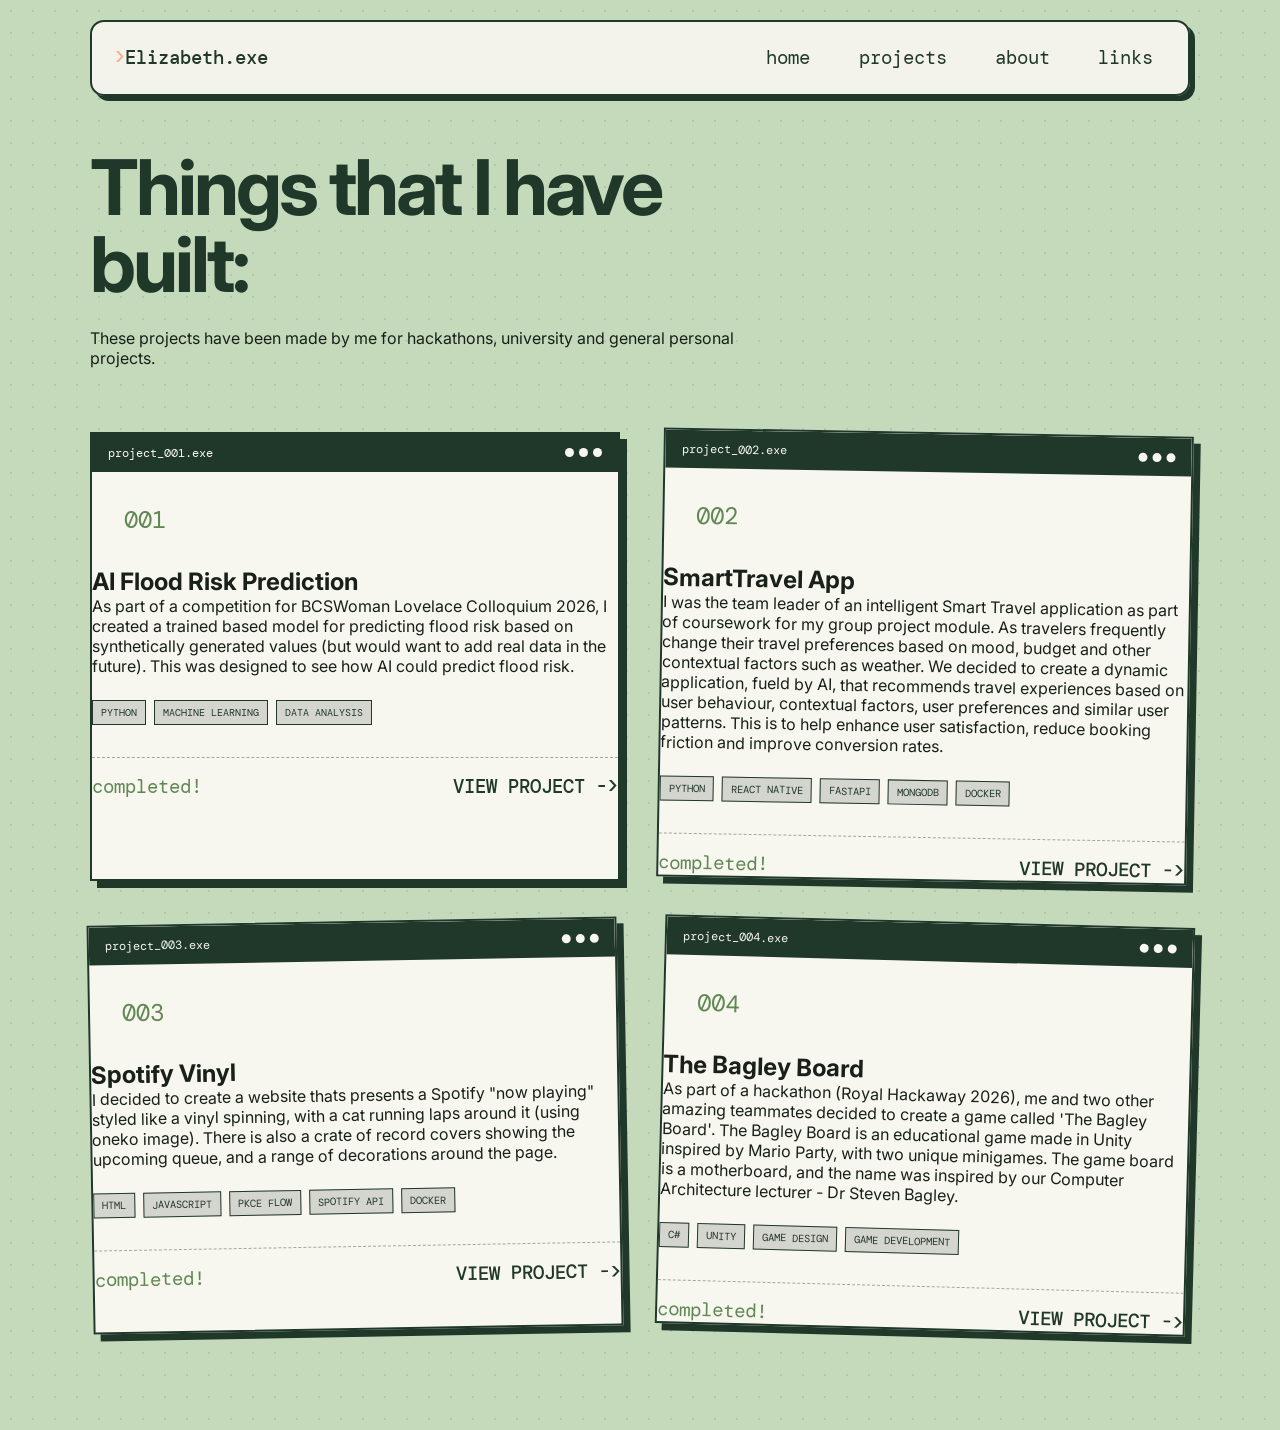
==== projects.html @ 1d8b9ea0 "complete projects page" ====
<!DOCTYPE html>
<html lang="en">
    <head>
        <title>Elizabeth - projects</title>
        <meta charset="UTF-8">
        <meta name="viewport" content="width=device-width, initial-scale=1.0">
        <link rel="stylesheet" href="https://cdnjs.cloudflare.com/ajax/libs/font-awesome/4.7.0/css/font-awesome.min.css">
        <link rel="stylesheet" href="style.css">
    </head>

<body>
    <header>
        <a href="#" class="logo">Elizabeth.exe</a>

        <nav> 
            <a href="website.html">home</a>
            <a href="projects.html"> projects</a>
            <a href="#"> about</a>
            <a href="#">links</a>
        </nav>
       

    </header>

    <main class="projects-page">
        <section class="projects">
            <div class="projects-heading">
                <h1>
                    Things that I have built:
                </h1>

                <p class="intro">
                    These projects have been made by me for hackathons, university and general personal projects.
                </p>
            </div>

            <div class="project-grid">
                <article class="project-card">
                    <div class="window-bar">
                        <span>
                            project_001.exe
                        </span>
                        <div class="window-button">
                            <i></i>
                            <i></i>
                            <i></i>
                        </div>
                    </div>


                    <div class="project-content">
                        <span class="project-num"> 001 </span>
                    </div>
                    <h2> AI Flood Risk Prediction</h2>
                    <p> As part of a competition for BCSWoman Lovelace Colloquium 2026, I created a trained based model for predicting flood risk based on synthetically generated values (but would  want to add real data in the future). This was designed to see how AI could predict flood risk. 
                    </p>

                    <div class="project-tags">
                        <span>PYTHON</span>
                        <span> MACHINE LEARNING</span>
                        <span> DATA ANALYSIS</span>
                    </div>

                    <div class="project-footer">
                        <span class="status"> completed!</span>
                        <a href="https://github.com/elizabethhickmott/AI-Flood-Risk-Prediction" class="project-link"> VIEW PROJECT -></a>
                    </div>
                </article>


                <article class="project-card">
                    <div class="window-bar">
                        <span>
                            project_002.exe
                        </span>
                        <div class="window-button">
                            <i></i>
                            <i></i>
                            <i></i>
                        </div>
                    </div>


                    <div class="project-content">
                        <span class="project-num"> 002 </span>
                    </div>
                    <h2> SmartTravel App</h2>
                    <p> I was the team leader of an intelligent Smart Travel application as part of coursework for my group project module. As travelers frequently change their travel preferences based on mood, budget and other contextual factors such as weather. We decided to create a dynamic application, fueld by AI, that recommends travel experiences based on user behaviour, contextual factors, user preferences and similar user patterns. This is to help enhance user satisfaction, reduce booking friction and improve conversion rates.
                    </p>

                    <div class="project-tags">
                        <span>PYTHON</span>
                        <span>REACT NATIVE</span>
                        <span>FASTAPI</span>
                        <span>MONGODB</span>
                        <span>DOCKER</span>
                    </div>

                    <div class="project-footer">
                        <span class="status"> completed!</span>
                        <a href="https://github.com/elizabethhickmott/SmartTravel-App" class="project-link"> VIEW PROJECT -></a>
                    </div>
                </article>

                <article class="project-card">
                    <div class="window-bar">
                        <span>
                            project_003.exe
                        </span>
                        <div class="window-button">
                            <i></i>
                            <i></i>
                            <i></i>
                        </div>
                    </div>


                    <div class="project-content">
                        <span class="project-num"> 003 </span>
                    </div>
                    <h2>Spotify Vinyl</h2>
                    <p> I decided to create a website thats presents a Spotify "now playing" styled like a vinyl spinning, with a cat running laps around it (using oneko image). There is also a crate of record covers showing the upcoming queue, and a range of decorations around the page.
                    </p>

                    <div class="project-tags">
                        <span>HTML</span>
                        <span>JAVASCRIPT</span>
                        <span>PKCE FLOW</span>
                        <span>SPOTIFY API</span>
                        <span>DOCKER</span>
                    </div>

                    <div class="project-footer">
                        <span class="status"> completed!</span>
                        <a href="https://github.com/elizabethhickmott/spotifyVinyl" class="project-link"> VIEW PROJECT -></a>
                    </div>
                </article>


                <article class="project-card">
                    <div class="window-bar">
                        <span>
                            project_004.exe
                        </span>
                        <div class="window-button">
                            <i></i>
                            <i></i>
                            <i></i>
                        </div>
                    </div>


                    <div class="project-content">
                        <span class="project-num"> 004 </span>
                    </div>
                    <h2>The Bagley Board</h2>
                    <p> As part of a hackathon (Royal Hackaway 2026), me and two other amazing teammates decided to create a game called 'The Bagley Board'. The Bagley Board is an educational game made in Unity inspired by Mario Party, with two unique minigames. The game board is a motherboard, and the name was inspired by our Computer Architecture lecturer - Dr Steven Bagley.
                    </p>

                    <div class="project-tags">
                        <span>C#</span>
                        <span>UNITY</span>
                        <span>GAME DESIGN</span>
                        <span>GAME DEVELOPMENT</span>
                    </div>

                    <div class="project-footer">
                        <span class="status"> completed!</span>
                        <a href="https://github.com/elizabethhickmott/spotifyVinyl" class="project-link"> VIEW PROJECT -></a>
                    </div>
                </article>
                    

            </div>


        </section>


    </main>
</body>

</html>
---- style.css ----
@import url('https://fonts.googleapis.com/css2?family=DM+Mono:wght@400;500&family=Inter:wght@400;500;600;700&family=Patrick+Hand&display=swap');

:root {
    --background: #c4dabb;
    --paper: #f7f6ef;
    --forest: #20382a;
    --text: #182019;
    --text-line: #667168;
    --accent: rgb(96, 136, 83);
    --accent-light: #f0b08f;
    --line: #9eaa9f;
    --shadow: rgba(24, 32, 25, 0.15);
}


*{
    margin: 0;
    padding: 0;
    box-sizing: border-box;
    
}

html {
    scroll-behavior: smooth;
}


body {
    min-height: 100vh;
    overflow-x: hidden;
    background: var(--background);
    color: var(--text);
    font-family: 'Inter', sans-serif;

    background-image: radial-gradient(rgba(32,56,42,0.12) 1px, transparent 1px);

    background-size: 22px 22px;
}

a {
    text-decoration: none;
    color: inherit;
}

header {
    position: fixed;
    top: 20px;
    left: 50%;
    transform: translateX(-50%);
    width: min(1100px, 90%);
    padding: 1rem 1.4rem;
    background: rgba(247, 246, 239, 0.92);
    border: 2px solid var(--forest);
    border-radius: 14px;
    box-shadow: 5px 5px 0 var(--forest);
    display:flex;
    justify-content: space-between;
    align-items: center;
    z-index:100;
}

.logo{
    font-family: 'DM Mono', monospace;
    font-size: 1.2rem;
    font-weight: 500;
    color: var(--forest);  
    transition: 0.5s;
}

.logo:before {
    content: '>';
    color: var(--accent-light);
}

.logo:hover{
    transform: scale(1.1);
}

nav {
    display: flex;
    align-items: center;
    gap: 1.5rem;
}

nav a {
    font-family: 'DM Mono', monospace;
    font-size: 1.2rem;
    color: var(--forest);
    padding: 0.4rem 0.7rem;
    border: 1px solid transparent;
    transition: 0.2s ease;
}

nav a:hover, nav a.active{
    background: var(--accent-light);
    border: 1px solid var(--forest);

    transform: rotate(-2 deg);
}


.home {
   position: relative;
    width: min(1100px, 90%);
    min-height: 100vh;
    margin: 0 auto;
    padding-top: 160px;
    padding-bottom: 100px;
    display: grid;
    grid-template-columns: 0.8fr 1.2fr;
    gap: 5rem;
    align-items: center;
  }
  
.home-img  {
    position: relative;
    display: flex;
    justify-content: center;
    align-items: center;
}

.home-img::before{
    content: "";
    position: absolute;
    width: 90px;
    height: 25px;
    background: rgba(239, 196, 142, 0.8);
    top: -15px;
    left: 50%;
    transform: translateX(-50%) rotate(-4deg);
    z-index: 2;


}


.home-img img {
    width: 330px;
    height: 380px;
    object-fit: cover;
    border: 8px solid var(--paper);
    box-shadow: 8px 8px 0 var(--forest), 0 12px 30px var(--shadow);
    transform: rotate(-3deg);
    transition: 0.3s ease;
}

.home-img img:hover {
    transform: rotate(1deg) scale(1.03);
}

.home-img:after {
    content: "^ This is me, designed using picrew! :)";
    position: absolute;
    bottom: -45px;
    right: 5px;
    font-family: "Patrick Hand", cursive;
    font-size: 1.4rem;
    color: var(--forest);
    transform: rotate(-5deg);

}

.home-content {
    position:relative;
}

.home-content:before {
    content:"// Computer Science Student at the University of Nottingham!";
    display: block;
    margin-bottom: 0.8rem;
    font-family: 'DM Mono', monospace;
    font-size: 0.8rem;
    color: var(--accent);
}

.home-content h1{
    font-size: clamp(3rem, 6vw, 5.5rem);
    line-height: 0.95;
    letter-spacing: -3px;
    margin-bottom: 1.5rem;
    color: var(--forest);
}

.home-content h1 span{
    color: var(--accent);
}

.social-icons {
    display: flex;
    gap: 1rem;
    margin-top: 2rem;
    flex-wrap: wrap;
}

.social-icons .link a {
    background: var(--forest);
    color: white;
    padding: 0.8rem 1rem;
    border: 2px solid var(--forest);
    display: flex;
    flex-direction: row;
    align-items: center;
    gap: 0.6rem;
    transition: 0.2s ease;
    font-family: 'DM Mono', monospace;
    font-size: 0.8rem;

}

.social-icons .link a:hover {
    background: var(--accent);
    transform: translateY(-4px) rotate(-2deg);
    box-shadow: 4px 4px 0 var(--forest);
}


.social-icons i {
    font-size: 20px !important;
}


.info-box {
   position: relative;
   background: var(--paper);
   border: 2px solid var(--forest);
   padding: 2rem;
   margin: 2rem 0;
   box-shadow: 7px 7px 0 var(--forest);
   transform: rotate(1deg);
}

.info-box:before{
    content: "about_me.txt";
    display: block;
    margin: -2rem -2rem 2rem -2rem;
    padding: 0.5rem 1rem;
    background: var(--forest);
    color: var(--paper);
    font-family: 'DM Mono', monospace;
    font-size: 0.75rem;
}

.info-box:after{
    content: "x";
    position: absolute;
    top: 5px;
    right: 10px;
    color: var(--paper);
    font-family: 'DM Mono', monospace;
}
  
.info-box h3 {
    font-family: 'DM Mono', monospace;
    font-size: 1.5rem;
    margin-bottom: 1rem;
    color: var(--accent);
}

.info-box p {
    font-size: 1rem;
    line-height: 1.7;
    color: var(--text);
}

.home-content h4{
    margin-top: 3rem;
    margin-bottom: 1.5rem;
    font-size: 1rem;
    font-family: 'DM Mono', monospace;
    color: var(--forest);
}

.home-content > p {
    margin-bottom: 1rem;
    padding: 1rem 1.2rem;
    background: rgba(247, 246, 239, 0.7);
    border-left: 4px solid var(--accent);
    font-size: 0.95rem;
    line-height: 1.7;
}


.home-content:after {
    content: "thank you for looking at my wesbite! :)";
    position: absolute;
    right: -30px;
    top: -40px;
    padding: 0.5rem 0.8rem;
    background: var(--accent-light);
    border: 1px solid var(--forest);
    font-family: 'DM Mono', monospace;
    font-size: 0.7rem;
    transform: rotate(4deg);
    box-shadow: 3px 3px 0 var(--forest);
}


.projects-page {
    min-height: 100vh;
    padding-top: 150px;
    padding-bottom: 100px;
}


.projects {
    width: min(1100px,  90%);
    margin: 0 auto;
}

.projects-heading {
    max-width: 700px;
    margin-bottom: 4rem;
}

.projects-heading h1 {
    font-size: clamp(3rem, 6vw, 5rem);
    line-height: 1;
    letter-spacing: -3px;
    color: var(--forest);
    margin-bottom: 1.5rem;
}

.projects-heading h1 span {
    color: var(--accent);
}

.projects-intro {
    max-width: 600px;
    font-size: 1rem;
    line-height: 1.7;
    color: var(--text-line);
}

.project-grid {
    display: grid;
    grid-template-columns: repeat(2, minmax(0, 1fr));
    gap: 2.5rem;
}

.project-card {
    position: relative;
    background: var(--paper);
    border: 2px solid var(--forest);
    box-shadow: 7px 7px 0 var(--forest);
    transition: transform 0.25s ease, box-shadow 0.25s ease;
    overflow: hidden;
}


.project-card:nth-child(2) {
    transform: rotate(1deg);
}

.project-card:nth-child(3) {
    transform: rotate(-1deg);
}

.project-card:nth-child(4) {
    transform: rotate(1.5deg);
}

.project-card:hover{
    transform: translate(-4px, -6px) rotate(0deg);
    box-shadow: 12px 12px 0 var(--accent);
}

.window-bar {
    display: flex;
    justify-content: space-between;
    align-items: center;
    padding: 0.7rem 1rem;
    background: var(--forest);
    color: var(--paper);
    font-family: 'DM Mono', monospace;
    font-size: 0.75rem;
}

.window-button{
    display: flex;
    gap: 5px;
}

.window-button i {
    display: block;
    width: 9px;
    height: 9px;
    border-radius: 50%;
    background: var(--paper);
}

.project-card:hover .window-button i:nth-child(1) {
    background: var(--accent);
}

.project-card:hover .window-button i:nth-child(2) {
    background: var(--accent-light);
}

.project-content {
    position: relative;
    padding: 2rem;
}

.project-num {
    font-family: 'DM Mono', monospace;
    font-size: 1.5rem;
    color: var(--accent);
}

.project-content h2 {
    margin-top: 0.5rem;
    margin-bottom: 1rem;
    font-size: 2rem;
    color: var(--forest);
}


.project-content p {
    color: var(--text);
    line-height: 1.7;
    font-size: 0.9rem;
    min-height: 100px;
}

.project-tags {
    display: flex;
    flex-wrap: wrap;
    gap: 0.5rem;
    margin-top: 1.5rem;
}

.project-tags span {
    padding: 0.3rem 0.5rem;
    border: 1px solid var(--forest);
    color: var(--forest);
    font-family: 'DM Mono', monospace;
    font-size: 0.65rem;
    background: var(--shadow);
    transition: 0.2s ease;
}

.project-card:hover .project-tags span {
    background: var(--accent-light);
    transform: translate(-2px);
}


.project-footer {
    display: flex;
    justify-content: space-between;
    align-items: center;
    gap: 1rem;
    margin-top: 2rem;
    padding-top: 1rem;
    border-top: 1px dashed var(--line);
}

.status {
    font-family: 'DM Mono', monospace;
    font-size: 1.2rem;
    color: var(--accent);
}

.project-link {
    font-family: 'DM Mono', monospace;
    font-size: 1.2rem;
    color: var(--forest);
    font-weight: 500;
    transition: 0.2s ease;
}


.project-link:hover {
    color: var(--accent);
    transform: translate(5px);
}

@media (max-width: 800px) {

    .projects-page {
        padding-top: 120px;
    }

    .project-grid {
        grid-template-columns: 1fr;
        gap: 2rem;
    }

    .project-card:nth-child(n) {
        transform: rotate(0deg);
    }

    .project-card:hover {
        transform: translateY(-5px);
    }

    .projects-heading h1 {
        font-size: 3.5rem;
    }

}
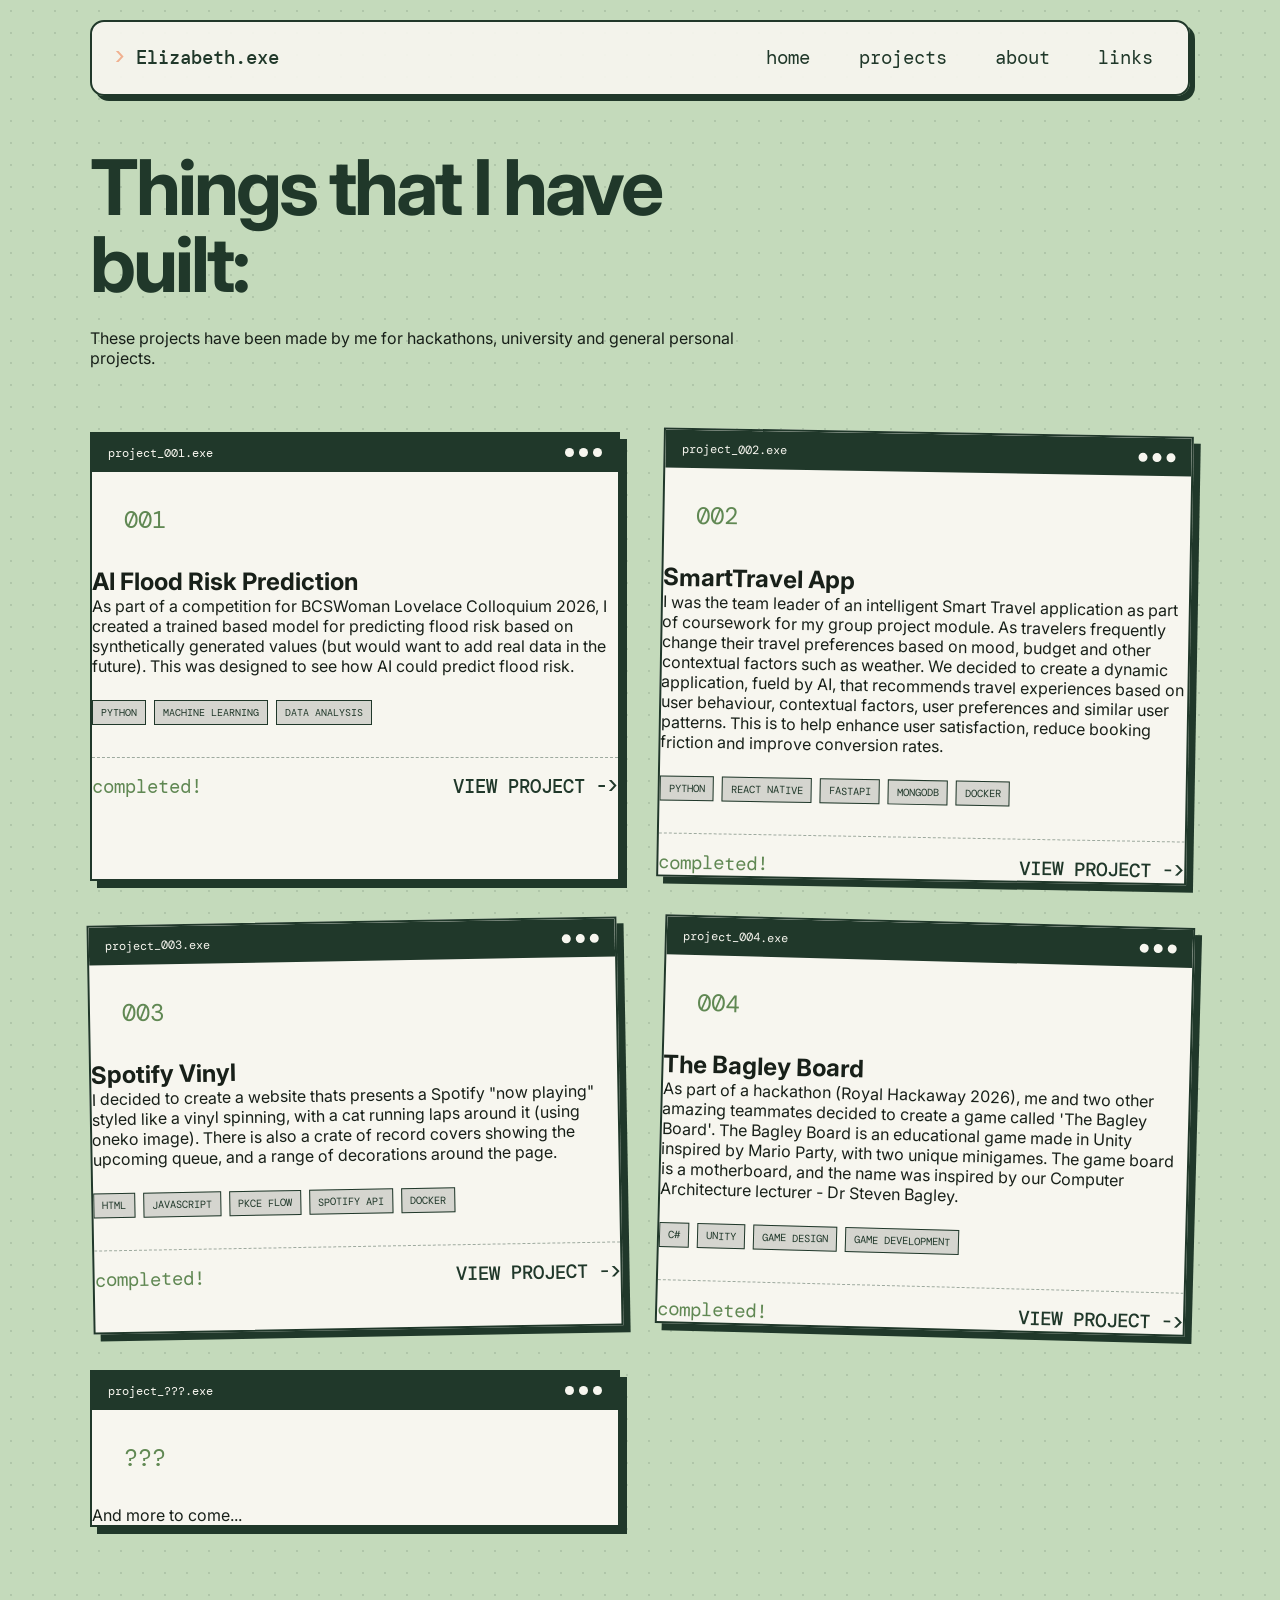
==== commit 7aeb338a: "finish about page header" ====
--- a/projects.html
+++ b/projects.html
@@ -10,12 +10,12 @@
 
 <body>
     <header>
-        <a href="#" class="logo">Elizabeth.exe</a>
+        <a href="website.html" class="logo"> Elizabeth.exe</a>
 
         <nav> 
             <a href="website.html">home</a>
             <a href="projects.html"> projects</a>
-            <a href="#"> about</a>
+            <a href="about.html"> about</a>
             <a href="#">links</a>
         </nav>
        
@@ -169,6 +169,28 @@
                         <a href="https://github.com/elizabethhickmott/spotifyVinyl" class="project-link"> VIEW PROJECT -></a>
                     </div>
                 </article>
+
+
+                <article class="project-card">
+                    <div class="window-bar">
+                        <span>
+                            project_???.exe
+                        </span>
+                        <div class="window-button">
+                            <i></i>
+                            <i></i>
+                            <i></i>
+                        </div>
+                    </div>
+
+
+                    <div class="project-content">
+                        <span class="project-num"> ??? </span>
+                    </div>
+                    <p> And more to come...
+
+                    
+                </article>
                     
 
             </div>
--- a/style.css
+++ b/style.css
@@ -499,3 +499,29 @@
     }
 
 }
+
+
+.about-page {
+    width: min(1100px, 90%);
+    margin: 0 auto;
+    padding-top: 150px;
+    padding-bottom: 120px;
+}
+
+.about-heading {
+    max-width: 700px;
+    margin-bottom: 4rem;
+}
+
+.about-heading .terminal-label {
+    margin-bottom: 1rem;
+    color: var(--accent);
+}
+
+.about-heading h1 {
+    font-size: clamp(2rem, 4vw, 3rem);
+    line-height: 1;
+    letter-spacing: -3px;
+    color: var(--forest);
+    margin-bottom: 1.5rem;
+}
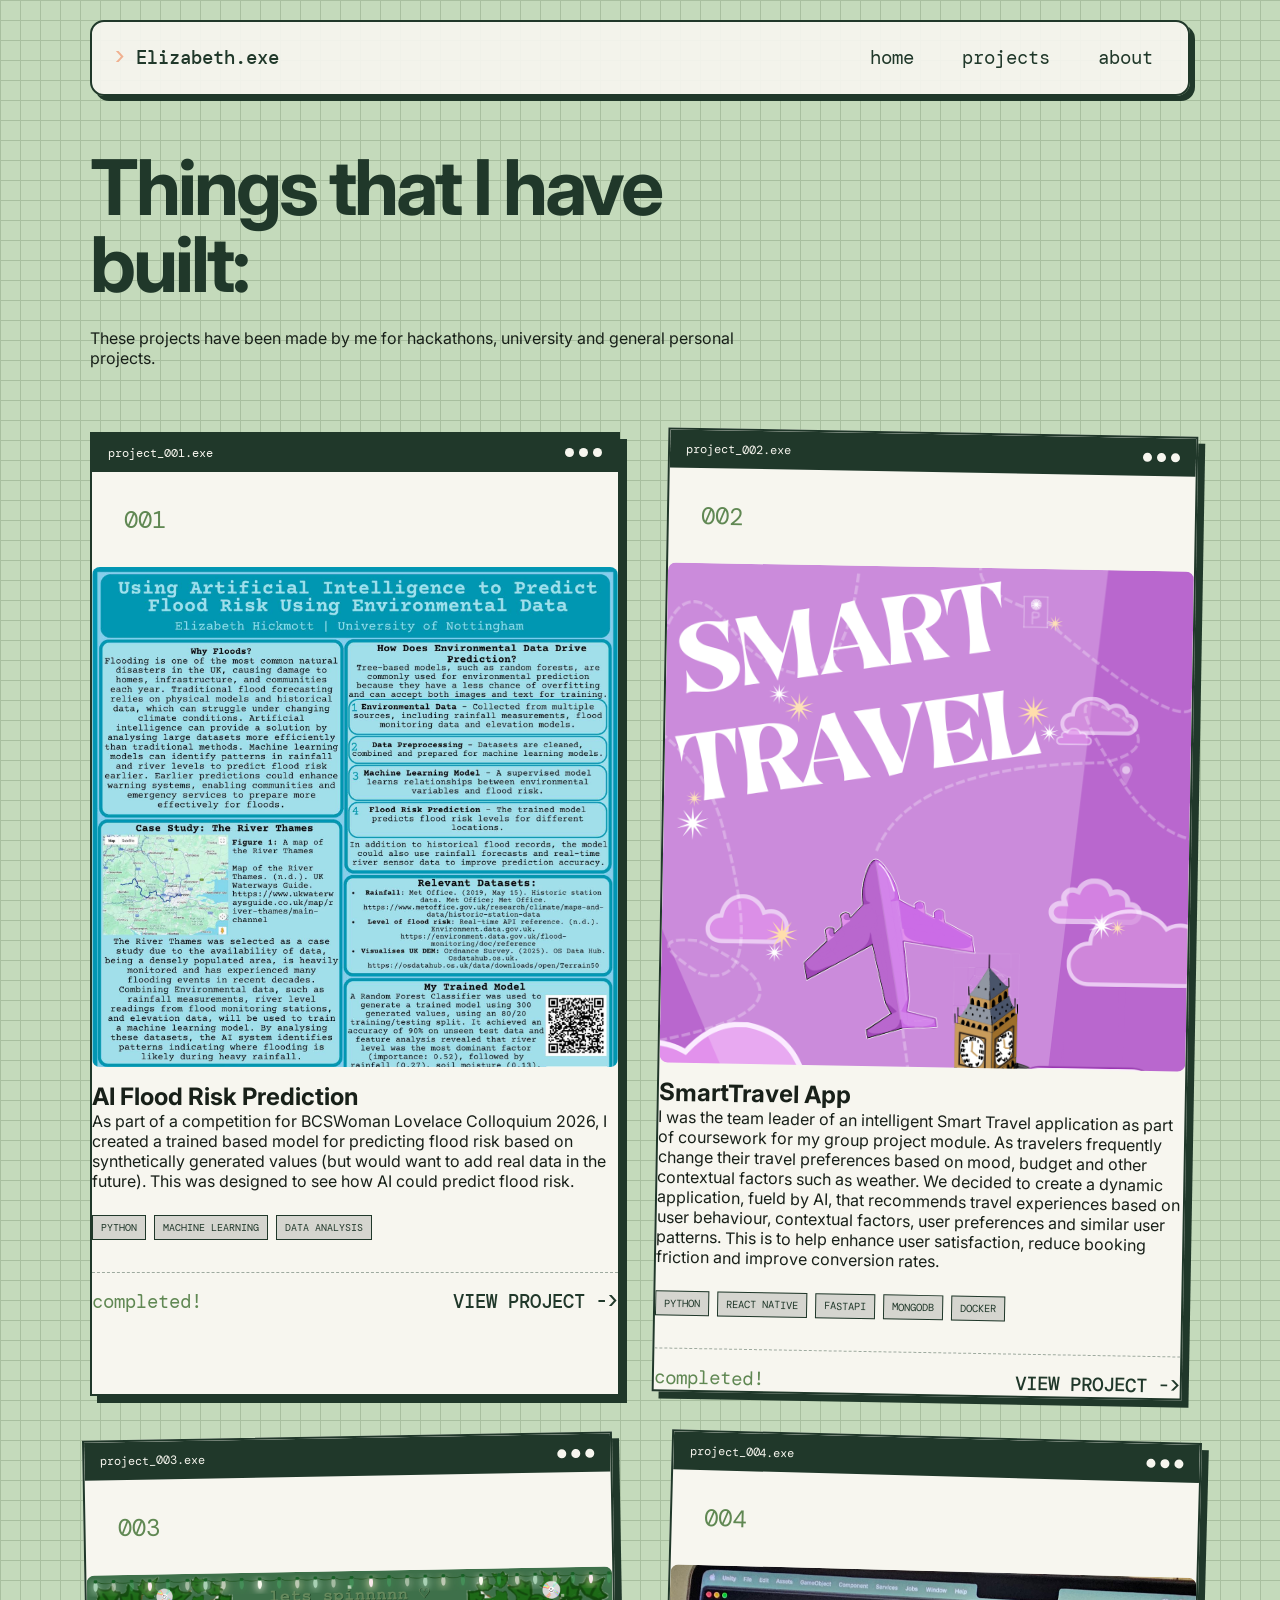
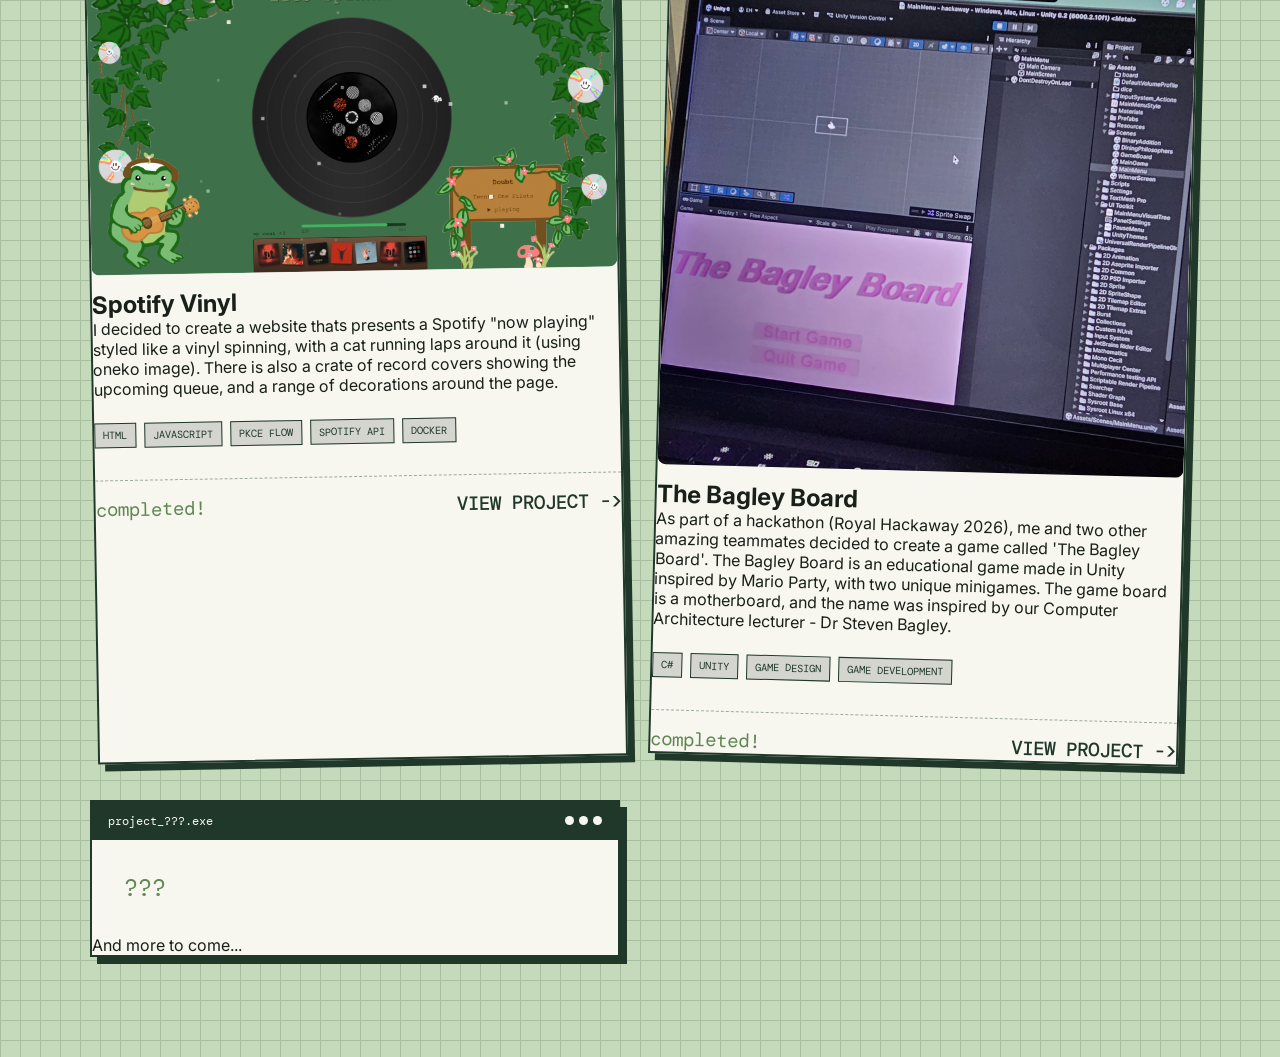
==== commit c7541bd4: "fix background and other things" ====
--- a/projects.html
+++ b/projects.html
@@ -16,7 +16,6 @@
             <a href="website.html">home</a>
             <a href="projects.html"> projects</a>
             <a href="about.html"> about</a>
-            <a href="#">links</a>
         </nav>
        
 
@@ -51,6 +50,9 @@
                     <div class="project-content">
                         <span class="project-num"> 001 </span>
                     </div>
+                    <div class="project-photo">
+                        <img src="images/projectss/UsingArtificialIntelligenceToPredictFloodRiskUsingEnvironmentalData.png" alt="Flood Risk Poster">
+                    </div>
                     <h2> AI Flood Risk Prediction</h2>
                     <p> As part of a competition for BCSWoman Lovelace Colloquium 2026, I created a trained based model for predicting flood risk based on synthetically generated values (but would  want to add real data in the future). This was designed to see how AI could predict flood risk. 
                     </p>
@@ -83,6 +85,9 @@
 
                     <div class="project-content">
                         <span class="project-num"> 002 </span>
+                    </div>
+                    <div class="project-photo">
+                        <img src="images/projectss/smart-travel-poster.png" alt="Smart Travel App">
                     </div>
                     <h2> SmartTravel App</h2>
                     <p> I was the team leader of an intelligent Smart Travel application as part of coursework for my group project module. As travelers frequently change their travel preferences based on mood, budget and other contextual factors such as weather. We decided to create a dynamic application, fueld by AI, that recommends travel experiences based on user behaviour, contextual factors, user preferences and similar user patterns. This is to help enhance user satisfaction, reduce booking friction and improve conversion rates.
@@ -118,6 +123,9 @@
                     <div class="project-content">
                         <span class="project-num"> 003 </span>
                     </div>
+                    <div class="project-photo">
+                        <img src="images/projectss/spotifyVinyl.png" alt="Spotify Vinyl">
+                    </div>
                     <h2>Spotify Vinyl</h2>
                     <p> I decided to create a website thats presents a Spotify "now playing" styled like a vinyl spinning, with a cat running laps around it (using oneko image). There is also a crate of record covers showing the upcoming queue, and a range of decorations around the page.
                     </p>
@@ -153,6 +161,9 @@
                     <div class="project-content">
                         <span class="project-num"> 004 </span>
                     </div>
+                    <div class="project-photo">
+                            <img src="images/projectss/BagleyBoardPhoto.jpg" alt="Bagley Board">
+                    </div>
                     <h2>The Bagley Board</h2>
                     <p> As part of a hackathon (Royal Hackaway 2026), me and two other amazing teammates decided to create a game called 'The Bagley Board'. The Bagley Board is an educational game made in Unity inspired by Mario Party, with two unique minigames. The game board is a motherboard, and the name was inspired by our Computer Architecture lecturer - Dr Steven Bagley.
                     </p>
--- a/style.css
+++ b/style.css
@@ -10,6 +10,7 @@
     --accent-light: #f0b08f;
     --line: #9eaa9f;
     --shadow: rgba(24, 32, 25, 0.15);
+    --brown: #765341;
 }
 
 
@@ -24,17 +25,15 @@
     scroll-behavior: smooth;
 }
 
-
+/* website.html */
 body {
     min-height: 100vh;
     overflow-x: hidden;
     background: var(--background);
     color: var(--text);
     font-family: 'Inter', sans-serif;
-
-    background-image: radial-gradient(rgba(32,56,42,0.12) 1px, transparent 1px);
-
-    background-size: 22px 22px;
+    background-image: linear-gradient(#a8bf9f 1px, transparent 1px), linear-gradient(to right, #a8bf9f 1px,var(--background) 1px);
+    background-size: 20px 20px;
 }
 
 a {
@@ -294,7 +293,7 @@
     box-shadow: 3px 3px 0 var(--forest);
 }
 
-
+/* projects.html */
 .projects-page {
     min-height: 100vh;
     padding-top: 150px;
@@ -401,6 +400,21 @@
     padding: 2rem;
 }
 
+.project-photo {
+    max-height: 500px;
+    width: 100%;
+    overflow: hidden;
+    border-radius: 8px;
+    margin-bottom: 15px;
+}
+
+.project-photo img {
+    height: 100%;
+    width: 100%;
+    object-fit: cover;
+    display: block;
+}
+
 .project-num {
     font-family: 'DM Mono', monospace;
     font-size: 1.5rem;
@@ -500,7 +514,7 @@
 
 }
 
-
+/* about.html */
 .about-page {
     width: min(1100px, 90%);
     margin: 0 auto;
@@ -515,7 +529,7 @@
 
 .about-heading .terminal-label {
     margin-bottom: 1rem;
-    color: var(--accent);
+   
 }
 
 .about-heading h1 {
@@ -524,4 +538,463 @@
     letter-spacing: -3px;
     color: var(--forest);
     margin-bottom: 1.5rem;
+}
+
+
+.about-window {
+    background: var(--paper);
+    border: 2px solid var(--forest);
+    box-shadow: 8px 8px 0 var(--forest);
+    margin-bottom: 7rem;
+    transform: rotate(-0.5deg);
+}
+
+.about-window-bar {
+    display: flex;
+    justify-content: space-between;
+    align-items: center;
+    padding: 0.7rem 1rem;
+    background: var(--forest);
+    color: var(--paper);
+    font-family: 'DM Mono', monospace;
+    font-size: 1rem;
+}
+
+
+.about-txt p {
+    line-height: 1.8;
+    margin-bottom: 1rem;
+    color: var(--text);
+}
+
+
+.section-label {
+    display: inline-block;
+    margin-bottom: 1.5rem;
+    padding: 0.5rem 0.5rem;
+    background: var(--forest);
+    color: var(--paper);
+    font-family: 'Courier New', monospace;
+    font-size: 1rem;
+}
+
+.profile-section {
+    margin-bottom: 7rem;
+}
+
+.profile-card {
+    max-width: 800px;
+    margin-left: auto;
+    margin-right: 5%;
+    background: var(--paper);
+    border: 2px solid var(--forest);
+    box-shadow: 7px 7px 0 var(--accent);
+    transform: rotate(1deg);
+}
+
+
+.profile-header {
+    display: flex;
+    justify-content: space-between;
+    padding: 0.7rem 0.7rem;
+    background: var(--shadow);
+    border-bottom: 2px solid var(--forest);
+    font-family: 'DM Mono', monospace;
+    font-size: 1rem;
+}
+
+.profile-content {
+    padding: 2rem;
+}
+
+
+.profile-row {
+    display: grid;
+    grid-template-columns: 140px 1fr;
+    gap: 1rem;
+    padding: 1rem 0;
+    border-bottom: 1px dashed var(--line);
+    font-family: 'DM Mono', monospace;
+    font-size: 1rem;
+}
+
+.profile-row span {
+    color: var(--text-line);
+}
+
+.profile-row strong {
+    color: var(--forest);
+}
+
+.profile-row .online {
+    color: var(--accent);
+}
+
+
+.profile-divider {
+    height: 1rem;
+}
+
+.profile-row.skills {
+    border-bottom: none;
+}
+
+
+.profile-row.skills div {
+    display: flex;
+    flex-wrap: wrap;
+    gap: 0.5rem;
+}
+
+.profile-row.skills div span {
+    padding: 0.4rem 0.6rem;
+    background: var(--accent-light);
+    border: 1px solid var(--forest);
+    color: var(--forest);
+}
+
+
+.life-section {
+    margin-bottom: 7rem;
+}
+
+.timeline {
+    position: relative;
+    max-width: 900px;
+    margin: 0 auto;
+    padding: 1rem 0;
+}
+
+.timeline:before {
+    content: "";
+    position: absolute;
+    left: 100px;
+    top: 0;
+    bottom: 0;
+    width: 2px;
+    background: var(--forest);
+}
+
+.timeline-item {
+    display: grid;
+    grid-template-columns: 80px 1fr;
+    gap: 3rem;
+    margin-bottom: 3rem;
+}
+
+.timeline-date {
+    font-family: 'DM Mono', monospace;
+    font-size: 1rem;
+    color: var(--accent);
+    text-align: right;
+    padding-top: 0.5rem;
+}
+
+
+.timeline-content {
+    position: relative;
+    padding: 1.5rem;
+    background: var(--paper);
+    border: 2px solid var(--forest);
+    box-shadow: 5px 5px 0 var(--forest);
+}
+
+.timeline-content:before {
+    content: "";
+    position: absolute;
+    left: -2.3rem;
+    top: 1rem;
+    width: 12px;
+    height: 12px;
+    background: var(--accent);
+    border: 2px solid var(--forest);
+    border-radius: 50%;
+}
+
+.timeline-content h3 {
+    color: var(--forest);
+    margin-bottom: 0.5rem;
+}
+
+.timeline-content p {
+    color: var(--text);
+    line-height: 1.5;
+}
+
+.like-section {
+    margin-bottom: 10rem;
+}
+
+
+.likes {
+    display: grid;
+    gap: 1.5rem;
+    grid-template-columns: repeat(3, 1fr);
+}
+
+
+.like-card {
+    padding: 1.5rem;
+    background: var(--paper);
+    border: 2px solid var(--forest);
+    transition: 0.2s ease;
+}
+
+
+.like-card:nth-child(2) {
+    transform: rotate(1deg);
+}
+
+.like-card:nth-child(4) {
+    transform: rotate(-1deg);
+}
+
+.like-card:hover {
+    transform: translateY(-6px) rotate(0deg);
+    box-shadow: 5px 5px 0 var(--accent);
+}
+
+.like-card h3 {
+    margin-top: 0.5rem;
+    color: var(--forest);
+}
+
+
+.like-card p {
+    margin-top: 0.5rem;
+    color: var(--text);
+    line-height: 1.5rem;
+    font-size: 1rem;
+}
+
+.scrapbook-section {
+    margin-bottom: 5rem;
+}
+
+.scrapbook-intro {
+    margin-bottom: 3rem;
+    color: var(--text);
+    font-family: 'DM Mono', monospace;
+}
+
+
+.scrapbook {
+    position: relative;
+    min-height: 1000px;
+    background: var(--brown);
+    border: 2px dashed var(--forest);
+    overflow: hidden;
+    max-width: 1800px;
+    margin: 0 auto;
+    padding: 30px;
+    box-sizing: border-box;
+}
+
+
+
+.photo-board {
+    position: absolute;
+    top: 30px;
+    left: 30px;
+    right: 30px;
+    bottom: 30px;
+    z-index: 0;  
+}
+
+.scrapbook-photo {
+    position: absolute;
+    width: 250px;
+    height: 300px;
+    padding: 0.8rem;
+    border: 2px solid var(--shadow);
+    background: var(--paper);
+    box-shadow: 5px 5px 15px var(--shadow);
+    overflow: hidden;
+    transition: transform 0.3s ease, box-shadow 0.3s ease, z-index 0s;
+}
+
+
+.scrapbook-photo2 {
+    position: absolute;
+    width: 500px;
+    height: 300px;
+    padding: 0.8rem;
+    border: 2px solid var(--shadow);
+    background: var(--paper);
+    box-shadow: 5px 5px 15px var(--shadow);
+    overflow: hidden;
+    transition: transform 0.3s ease, box-shadow 0.3s ease, z-index 0s;
+}
+
+.photo {
+    width: 100%;
+    height: 250px;
+    overflow: hidden;
+    display: flex;
+    align-items: center;
+    justify-content: center;
+    background: var(--background);
+}
+
+.photo img {
+    width: 100%;
+    height: 100%;
+    object-fit: cover;
+    display: block;
+}
+
+
+
+.scrapbook-photo span, .scrapbook-photo2 span {
+    display: block;
+    padding-top: 0.6rem;
+    text-align: center;
+    font-family: 'Patrick Hand', cursive;
+    font-size: 1.2rem;
+    color: var(--forest);
+}
+
+
+.photo-one {
+    top: 9px;
+    left: 4%;
+    transform: rotate(-5deg);
+    z-index: 2;
+}
+
+
+.photo-two {
+    top: 7px; 
+    left: 28%; 
+    transform: rotate(4deg); 
+    z-index: 1;
+}
+
+
+.photo-three {
+    top: 2px; 
+    left: 52%; 
+    transform: rotate(-2deg); 
+    z-index: 3;
+}
+
+.photo-four {
+    top: 500px; 
+    left: 2%; 
+    transform: rotate(6deg); 
+    z-index: 2;
+}
+
+.photo-five {
+    top: 220px; 
+    left: 2%; 
+    transform: rotate(3deg); 
+    z-index: 4;
+}
+
+.photo-six {
+    top: 200px; 
+    left: 22%; 
+    transform: rotate(-6deg); 
+    z-index: 3;
+}
+
+.photo-seven {
+    top: 240px; 
+    left: 44%; 
+    transform: rotate(5deg); 
+    z-index: 5;
+}
+
+.photo-eight {
+    top: 210px; 
+    left: 66%; 
+    transform: rotate(-4deg); 
+    z-index: 4;
+}
+
+.photo-nine {
+    top: 300px; 
+    left: 82%; 
+    transform: rotate(2deg); 
+    z-index: 3;
+}
+
+.photo-ten {
+    top: 400px; 
+    left: 12%; 
+    transform: rotate(-4deg); 
+    z-index: 6;
+}
+
+.photo-eleven {
+    top: 380px; 
+    left: 30%; 
+    transform: rotate(7deg); 
+    z-index: 5;
+}
+
+.photo-twelve {
+    top: 420px; 
+    left: 45%; 
+    transform: rotate(-3deg); 
+    z-index: 7;
+}
+
+.photo-thirteen {
+    top: 420px; 
+    left: 65%; 
+    transform: rotate(4deg); 
+    z-index: 6;
+}
+
+.photo-fourteen {
+    top: 700px; 
+    left: 4%; 
+    transform: rotate(5deg); 
+    z-index: 8;
+}
+
+.photo-fifteen {
+    top: 690px; 
+    left: 26%; 
+    transform: rotate(-3deg); 
+    z-index: 7;
+}
+
+.photo-sixteen {
+    top: 680px; 
+    left: 48%; 
+    transform: rotate(4deg); 
+    z-index: 9;
+}
+
+.photo-seventeen {
+    top: 700px; 
+    left: 70%; 
+    transform: rotate(-6deg); 
+    z-index: 8;
+}
+
+.photo-eighteen {
+    top: 600px; 
+    left: 82%; 
+    transform: rotate(2deg); 
+    z-index: 7;
+}
+
+
+
+.scrapbook-photo:hover, .scrapbook-photo2:hover {
+    z-index: 10;
+    transform: rotate(0deg) scale(1.05);
+    box-shadow: 10px 16px 25px rgba(0, 0, 0, 0.3);
+}
+
+.photo-board img {
+    width: 100%;
+    height: 100%;
+    object-fit: cover;
+    object-position: center;
+    display: block;
 }
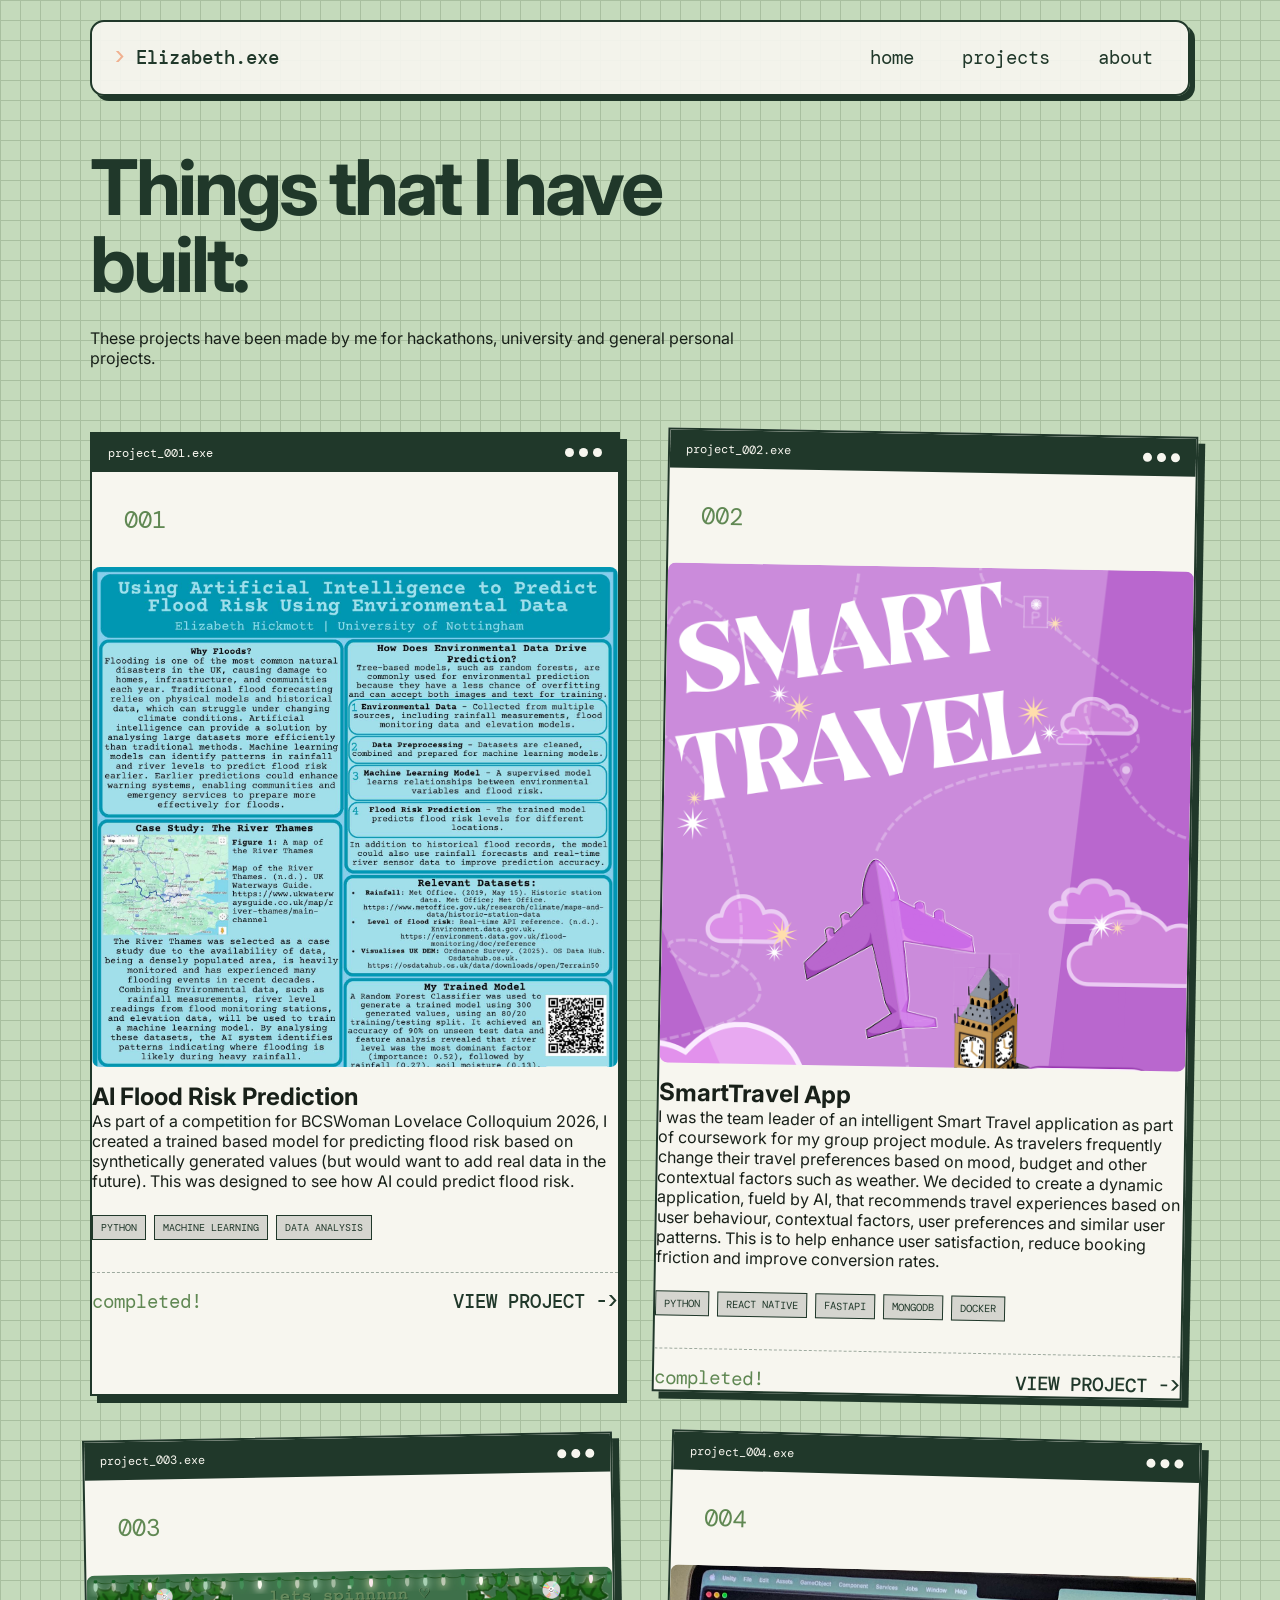
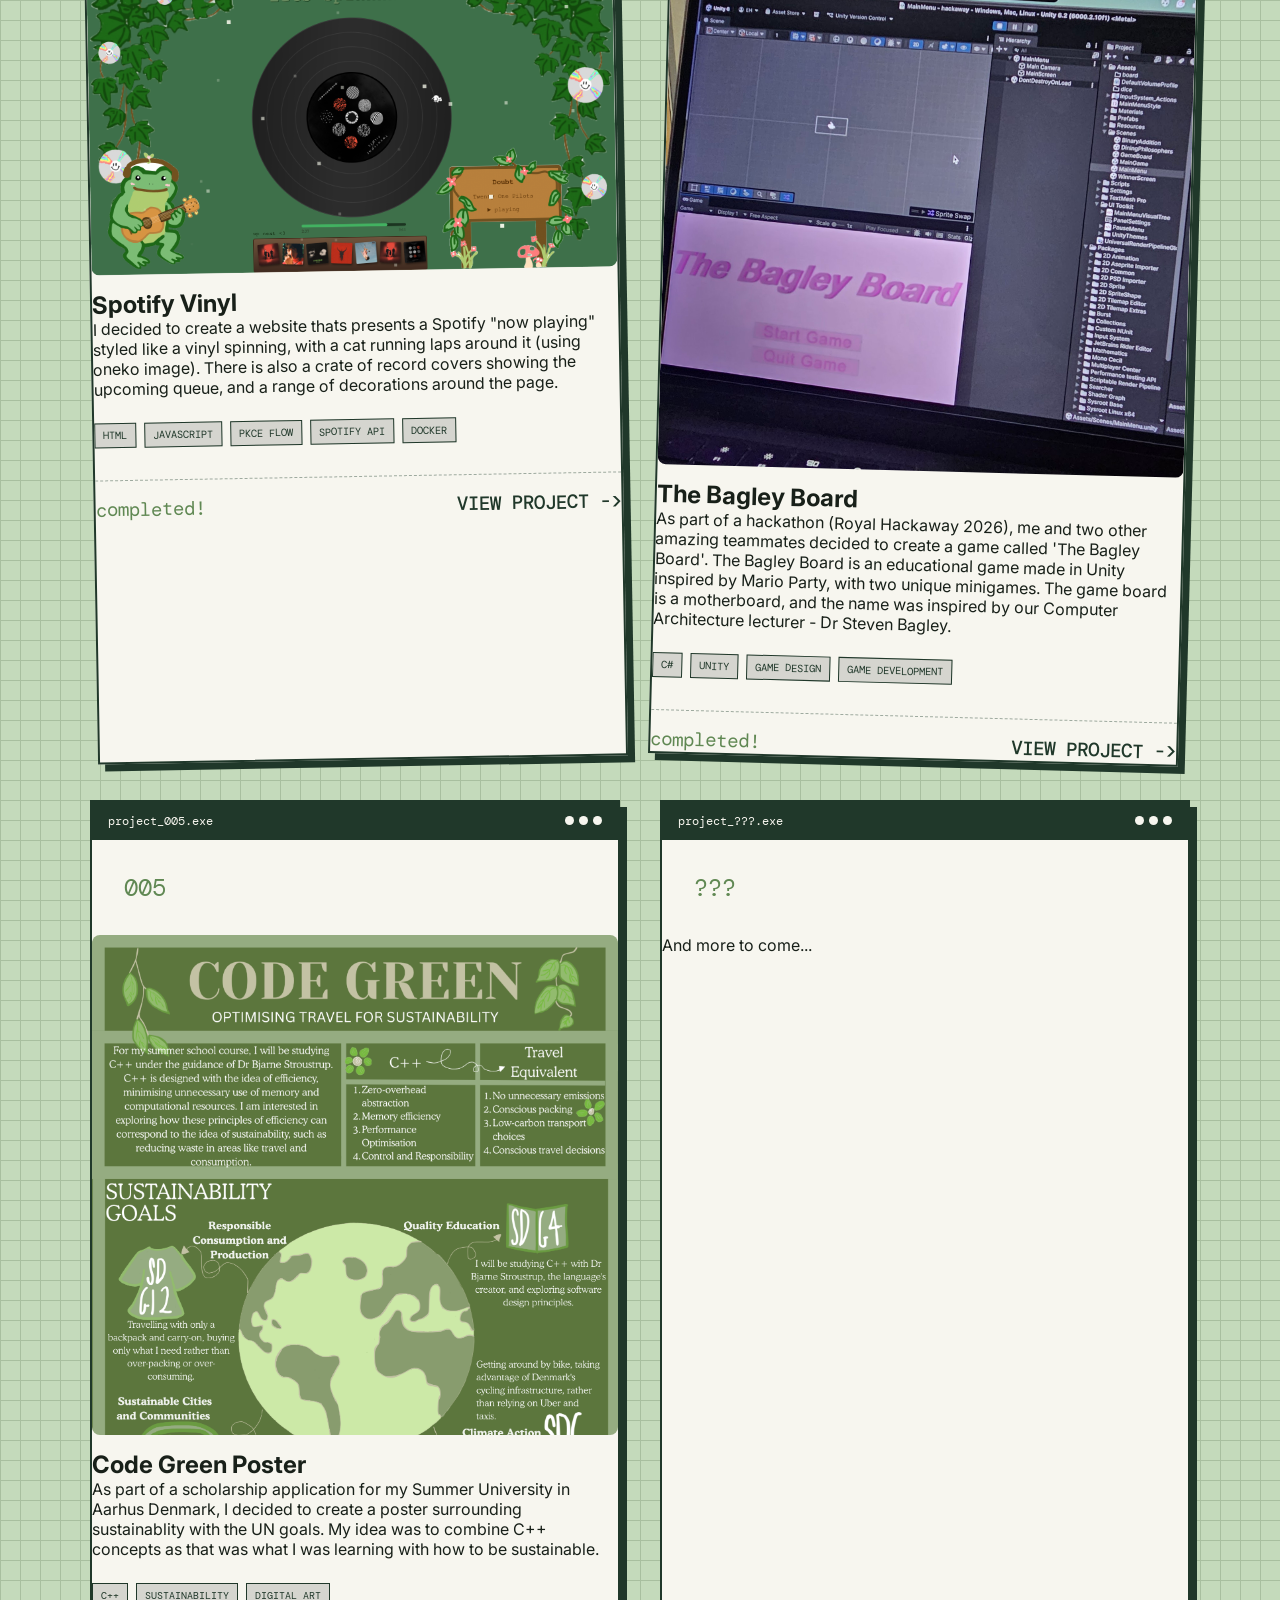
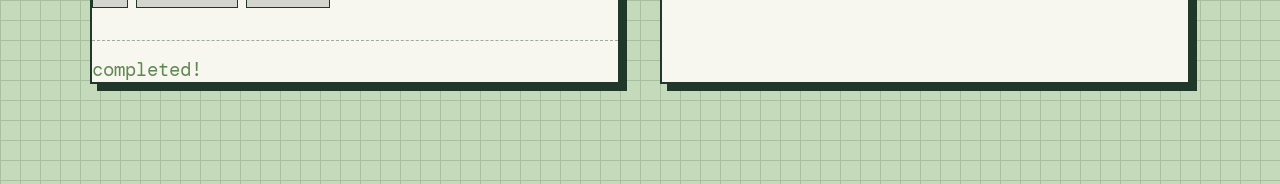
==== commit aee7a62b: "add another project" ====
--- a/projects.html
+++ b/projects.html
@@ -181,6 +181,40 @@
                     </div>
                 </article>
 
+                <article class="project-card">
+                    <div class="window-bar">
+                        <span>
+                            project_005.exe
+                        </span>
+                        <div class="window-button">
+                            <i></i>
+                            <i></i>
+                            <i></i>
+                        </div>
+                    </div>
+
+
+                    <div class="project-content">
+                        <span class="project-num"> 005 </span>
+                    </div>
+                    <div class="project-photo">
+                            <img src="images/projectss/CodeGreen.png" alt="Code Green">
+                    </div>
+                    <h2>Code Green Poster</h2>
+                    <p> As part of a scholarship application for my Summer University in Aarhus Denmark, I decided to create a poster surrounding sustainablity with the UN goals. My idea was to combine C++ concepts as that was what I was learning with how to be sustainable.
+                    </p>
+
+                    <div class="project-tags">
+                        <span>C++</span>
+                        <span>SUSTAINABILITY</span>
+                        <span>DIGITAL ART</span>
+                    </div>
+
+                    <div class="project-footer">
+                        <span class="status"> completed!</span>
+                    </div>
+                </article>
+
 
                 <article class="project-card">
                     <div class="window-bar">
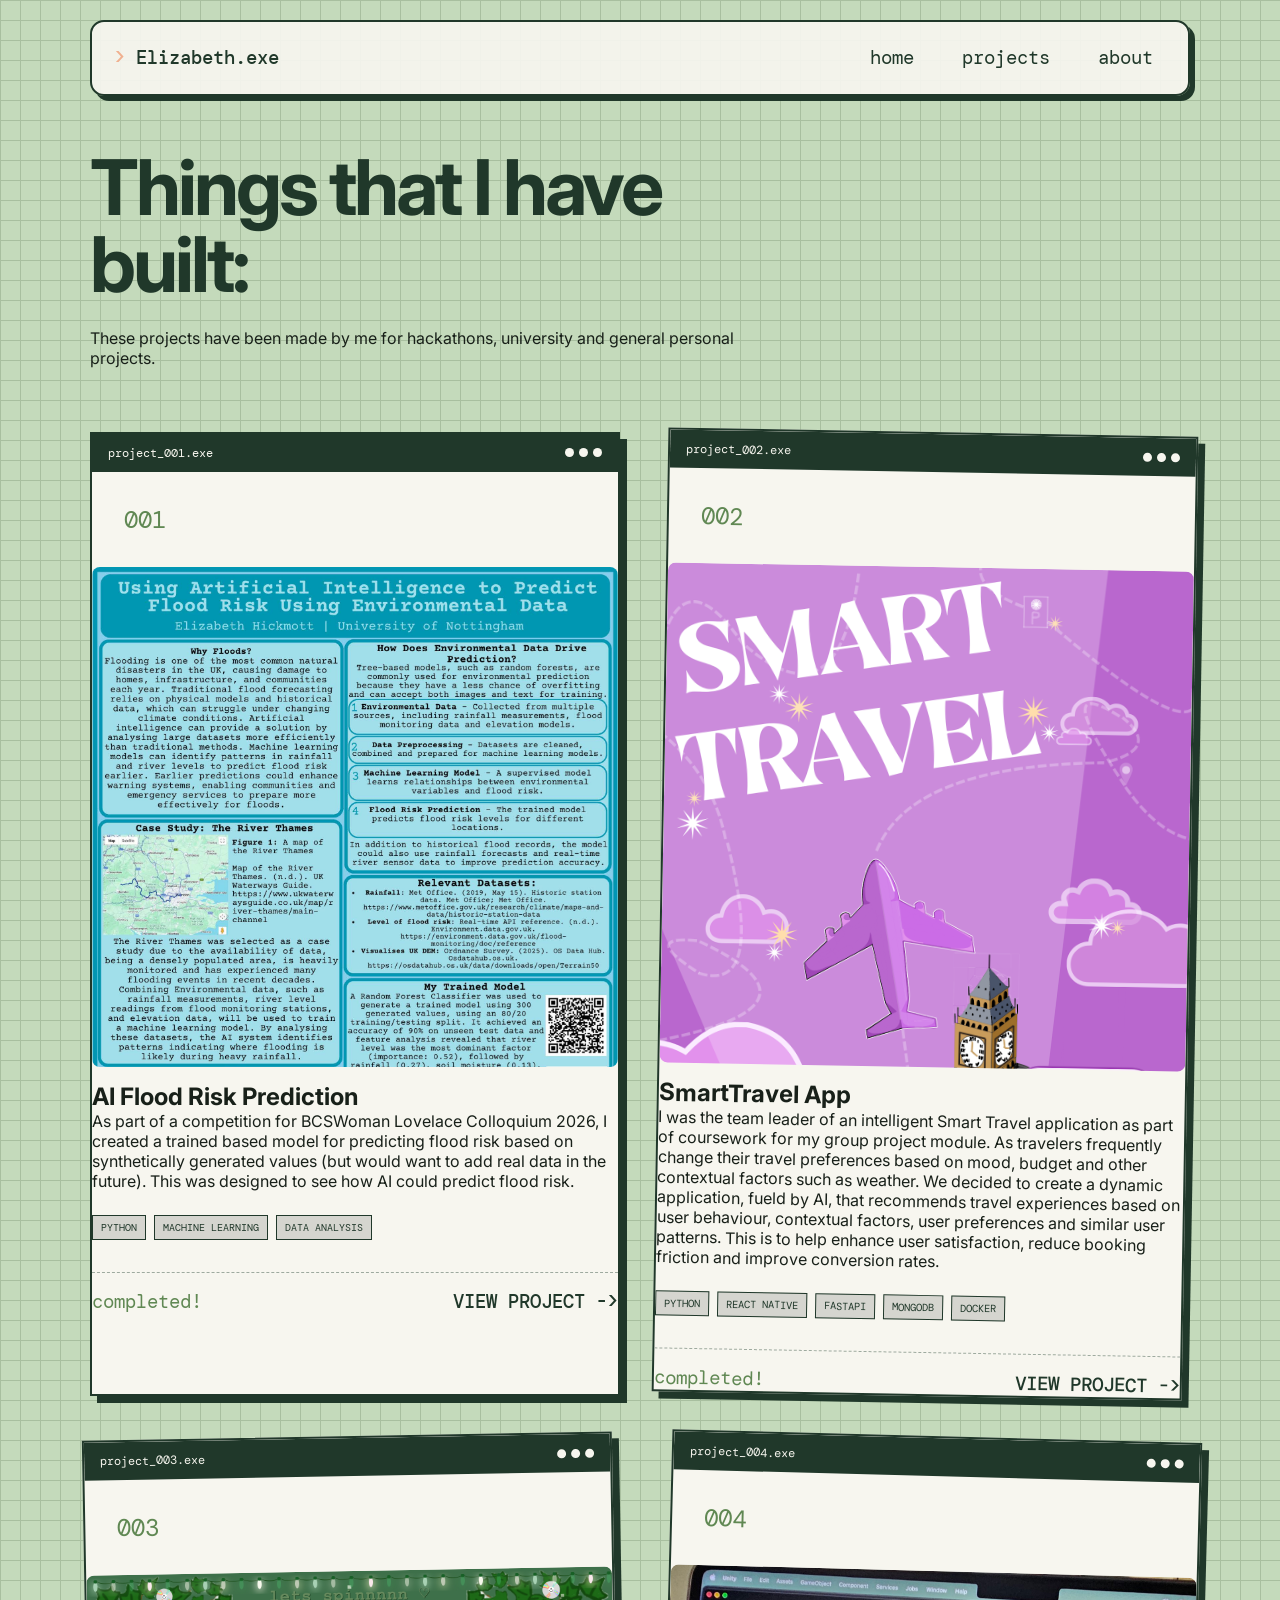
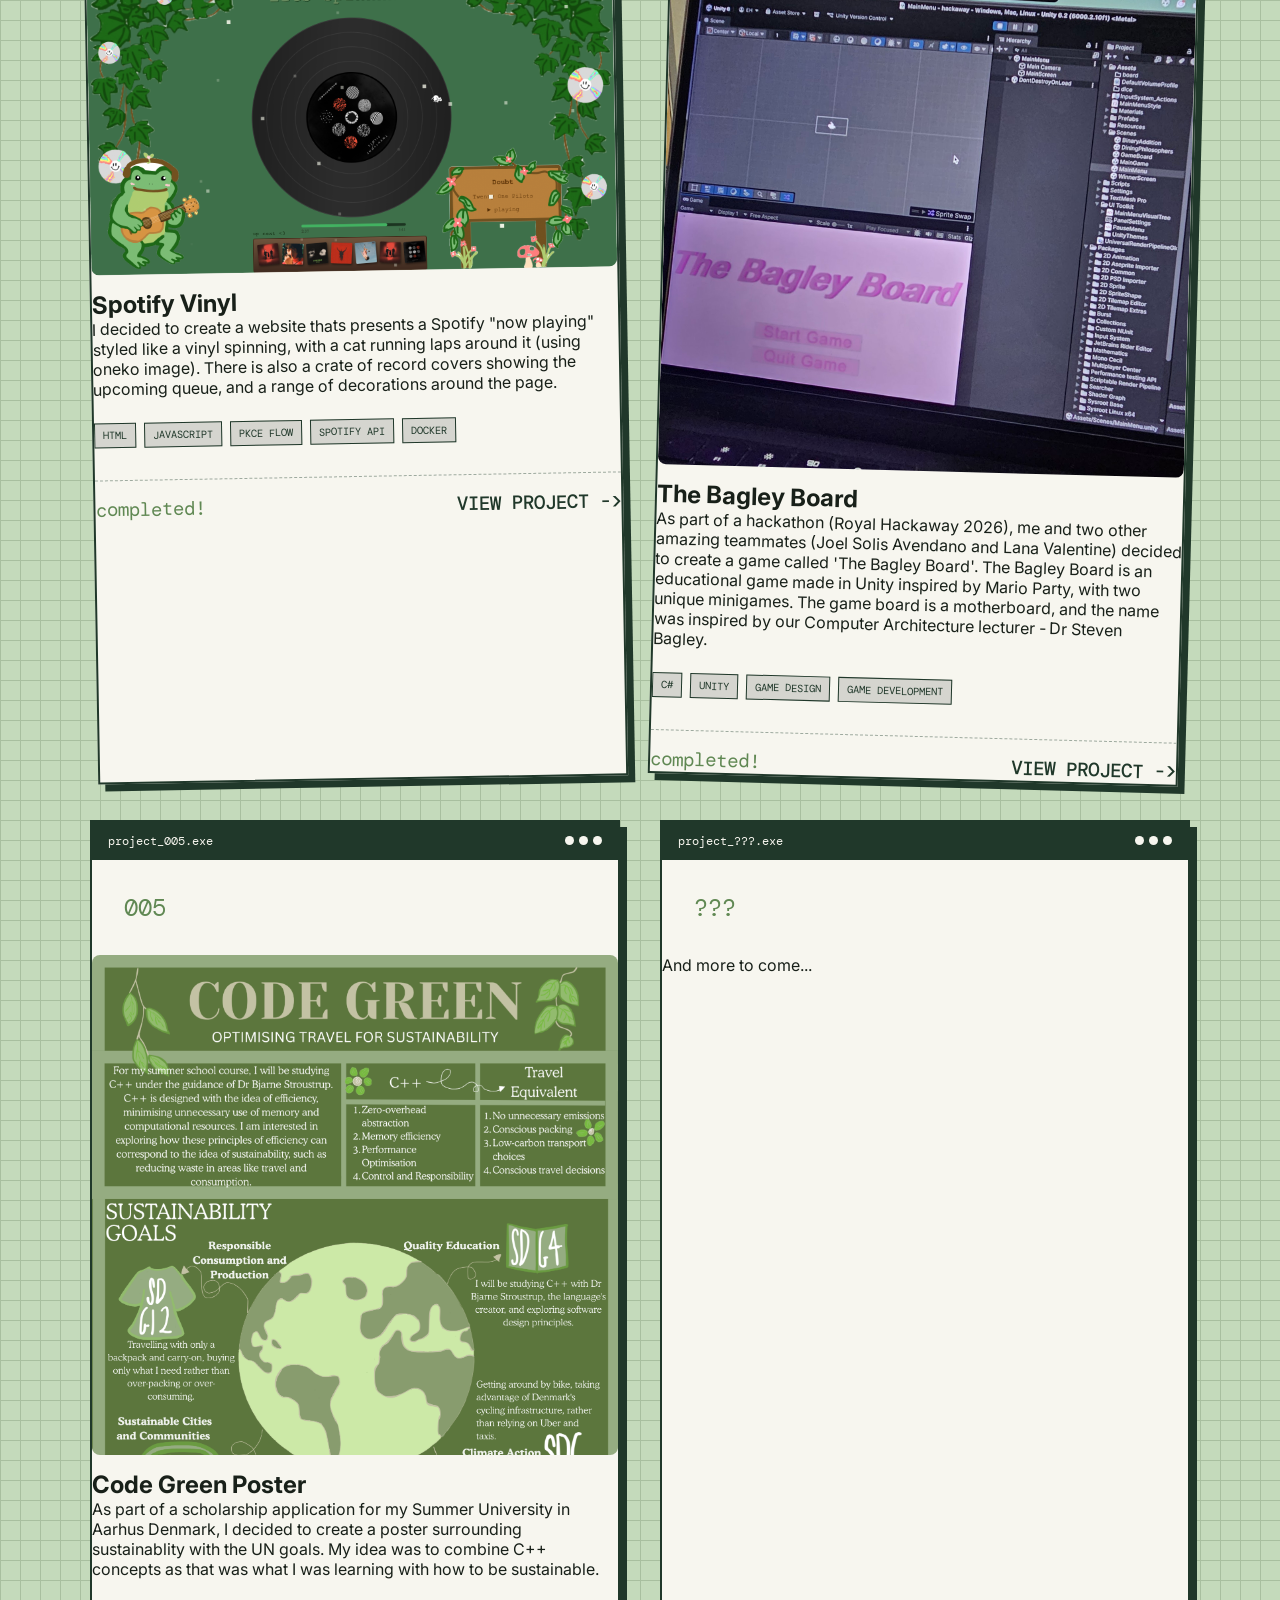
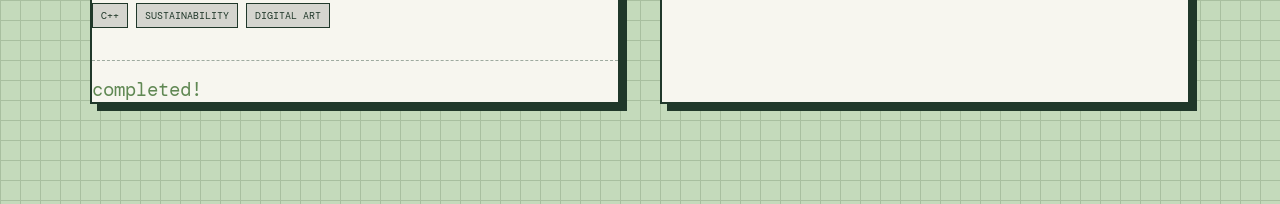
==== commit d3e1f89c: "add credits" ====
--- a/projects.html
+++ b/projects.html
@@ -10,10 +10,10 @@
 
 <body>
     <header>
-        <a href="website.html" class="logo"> Elizabeth.exe</a>
+        <a href="index.html" class="logo"> Elizabeth.exe</a>
 
         <nav> 
-            <a href="website.html">home</a>
+            <a href="index.html">home</a>
             <a href="projects.html"> projects</a>
             <a href="about.html"> about</a>
         </nav>
@@ -165,7 +165,7 @@
                             <img src="images/projectss/BagleyBoardPhoto.jpg" alt="Bagley Board">
                     </div>
                     <h2>The Bagley Board</h2>
-                    <p> As part of a hackathon (Royal Hackaway 2026), me and two other amazing teammates decided to create a game called 'The Bagley Board'. The Bagley Board is an educational game made in Unity inspired by Mario Party, with two unique minigames. The game board is a motherboard, and the name was inspired by our Computer Architecture lecturer - Dr Steven Bagley.
+                    <p> As part of a hackathon (Royal Hackaway 2026), me and two other amazing teammates (Joel Solis Avendano and Lana Valentine) decided to create a game called 'The Bagley Board'. The Bagley Board is an educational game made in Unity inspired by Mario Party, with two unique minigames. The game board is a motherboard, and the name was inspired by our Computer Architecture lecturer - Dr Steven Bagley.
                     </p>
 
                     <div class="project-tags">
--- a/style.css
+++ b/style.css
@@ -607,6 +607,46 @@
     padding: 2rem;
 }
 
+.profile-photo{
+    height: 300px;
+    width: 300px;
+    transform: rotate(-1deg); 
+    border: 2px solid var(--paper);
+    box-shadow: 3px 3px 0 var(--forest);
+    position: relative;
+}
+
+.photo-image {
+    width: 100%;
+    height: 100%;
+    object-fit: cover;
+    display: block;
+}
+
+.photo-image img {
+    width: 100%;
+    height: 100%;
+    object-fit: cover;
+    display: block;
+    
+}
+
+.profile-photo::before{
+    content: "";
+    position: absolute;
+    width: 90px;
+    height: 25px;
+    background: rgba(239, 196, 142, 0.8);
+    top: -15px;
+    left: 50%;
+    transform: translateX(-50%) rotate(-4deg);
+    z-index: 2;
+}
+
+.profile-photo:hover {
+    transform: translateY(-6px) rotate(0deg);
+    box-shadow: 5px 5px 0 var(--accent);
+}
 
 .profile-row {
     display: grid;
@@ -617,6 +657,9 @@
     font-family: 'DM Mono', monospace;
     font-size: 1rem;
 }
+
+
+
 
 .profile-row span {
     color: var(--text-line);
@@ -997,4 +1040,23 @@
     object-fit: cover;
     object-position: center;
     display: block;
+}
+
+
+@media (max-width: 700px) {
+    .links-grid {
+        grid-template-columns: 1fr;
+        padding: 1.5rem;
+    }
+
+    .links-window {
+        transform: none;
+    }
+
+    .note {
+        position: relative;
+        right: auto;
+        top: 40px;
+        margin: 0 auto;
+    }
 }
